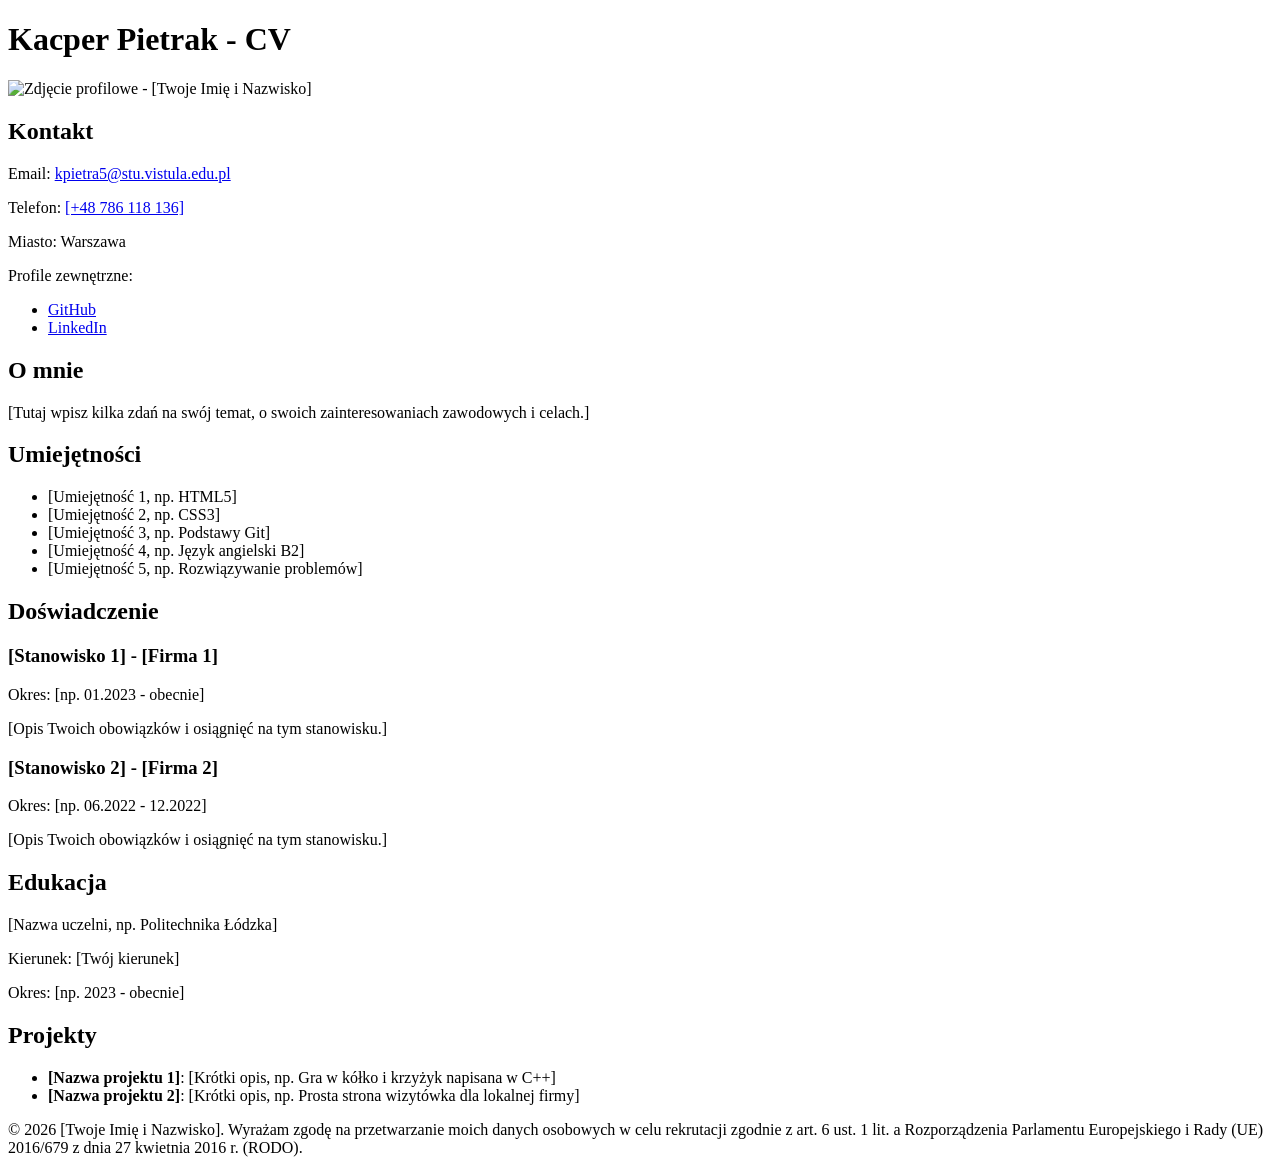
==== zad1_cv/index.html @ 396fde5b "Update index.html" ====
<!DOCTYPE html>
<html lang="pl">
<head>
    <meta charset="UTF-8">
    <meta name="viewport" content="width=device-width, initial-scale=1.0">
    <title>CV - Kacper Pietrak</title>
</head>
<body>

    <header>
        <h1>Kacper Pietrak - CV</h1>
        <!-- Zdjęcie z wymaganym, niepustym atrybutem alt -->
        <img src="[moje_zdjecie.jpg]" alt="Zdjęcie profilowe - [Twoje Imię i Nazwisko]">
    </header>

    <main>
        <!-- Sekcja 1: Kontakt -->
        <section>
            <h2>Kontakt</h2>
            <p>Email: <a href="mailto:[twoj.email@domena.pl]">kpietra5@stu.vistula.edu.pl</a></p>
            <p>Telefon: <a href="tel:[+48123456789]">[+48 786 118 136]</a></p>
            <p>Miasto: Warszawa</p>
            
            <p>Profile zewnętrzne:</p>
            <ul>
                <!-- Minimum 2 linki zewnętrzne z wymaganymi atrybutami -->
                <li><a href="[Twój link do GitHuba]" target="_blank" rel="noopener noreferrer">GitHub</a></li>
                <li><a href="[Twój link do LinkedIn]" target="_blank" rel="noopener noreferrer">LinkedIn</a></li>
            </ul>
        </section>

        <!-- Sekcja 2: O mnie -->
        <section>
            <h2>O mnie</h2>
            <p>[Tutaj wpisz kilka zdań na swój temat, o swoich zainteresowaniach zawodowych i celach.]</p>
        </section>

        <!-- Sekcja 3: Umiejętności -->
        <section>
            <h2>Umiejętności</h2>
            <!-- Lista (ul lub ol) - min. 5 pozycji -->
            <ul>
                <li>[Umiejętność 1, np. HTML5]</li>
                <li>[Umiejętność 2, np. CSS3]</li>
                <li>[Umiejętność 3, np. Podstawy Git]</li>
                <li>[Umiejętność 4, np. Język angielski B2]</li>
                <li>[Umiejętność 5, np. Rozwiązywanie problemów]</li>
            </ul>
        </section>

        <!-- Sekcja 4: Doświadczenie -->
        <section>
            <h2>Doświadczenie</h2>
            <!-- Min. 2 pozycje, każda jako article -->
            <article>
                <h3>[Stanowisko 1] - [Firma 1]</h3>
                <p>Okres: [np. 01.2023 - obecnie]</p>
                <p>[Opis Twoich obowiązków i osiągnięć na tym stanowisku.]</p>
            </article>
            <article>
                <h3>[Stanowisko 2] - [Firma 2]</h3>
                <p>Okres: [np. 06.2022 - 12.2022]</p>
                <p>[Opis Twoich obowiązków i osiągnięć na tym stanowisku.]</p>
            </article>
        </section>

        <!-- Sekcja 5: Edukacja -->
        <section>
            <h2>Edukacja</h2>
            <p>[Nazwa uczelni, np. Politechnika Łódzka]</p>
            <p>Kierunek: [Twój kierunek]</p>
            <p>Okres: [np. 2023 - obecnie]</p>
        </section>

        <!-- Sekcja 6: Projekty -->
        <section>
            <h2>Projekty</h2>
            <!-- Lista (ul lub ol) - min. 2 pozycje -->
            <ul>
                <li><strong>[Nazwa projektu 1]</strong>: [Krótki opis, np. Gra w kółko i krzyżyk napisana w C++]</li>
                <li><strong>[Nazwa projektu 2]</strong>: [Krótki opis, np. Prosta strona wizytówka dla lokalnej firmy]</li>
            </ul>
        </section>
    </main>

    <footer>
        <p>&copy; 2026 [Twoje Imię i Nazwisko]. Wyrażam zgodę na przetwarzanie moich danych osobowych w celu rekrutacji zgodnie z art. 6 ust. 1 lit. a Rozporządzenia Parlamentu Europejskiego i Rady (UE) 2016/679 z dnia 27 kwietnia 2016 r. (RODO).</p>
    </footer>

</body>
</html>
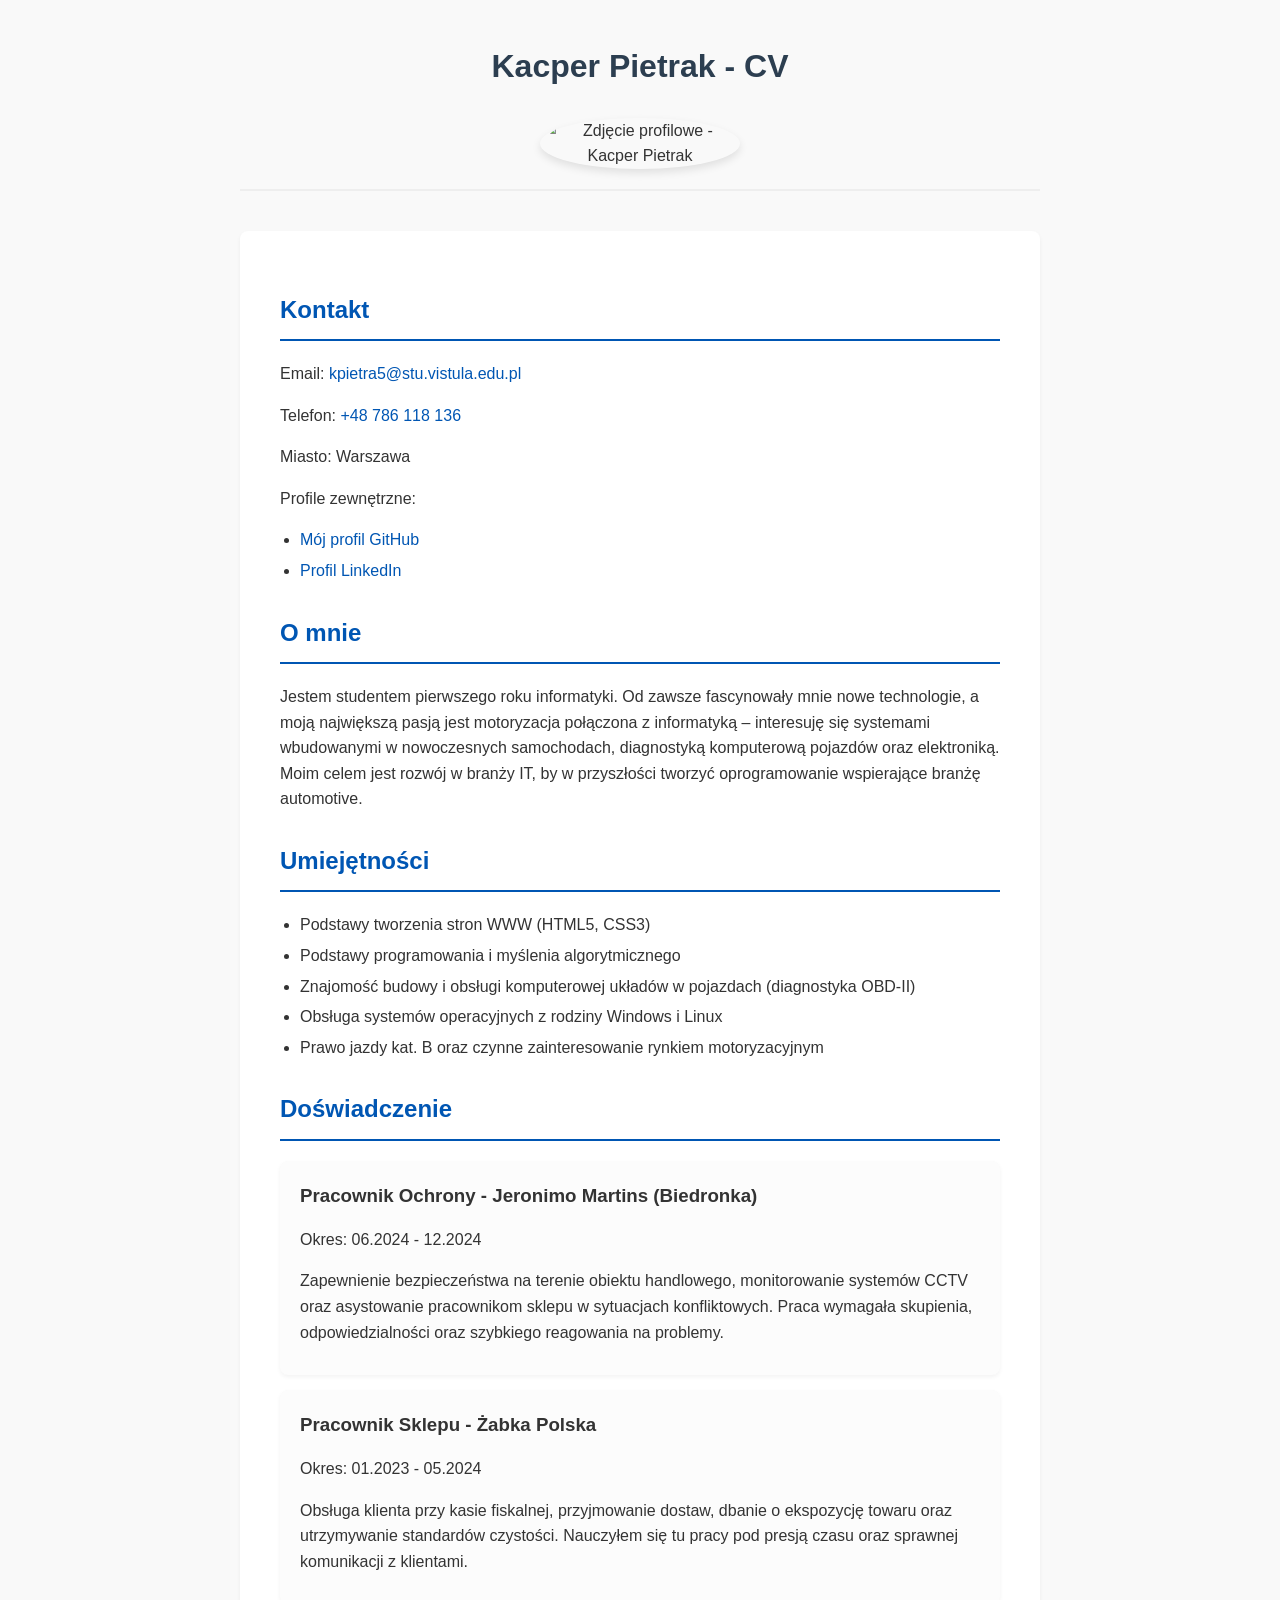
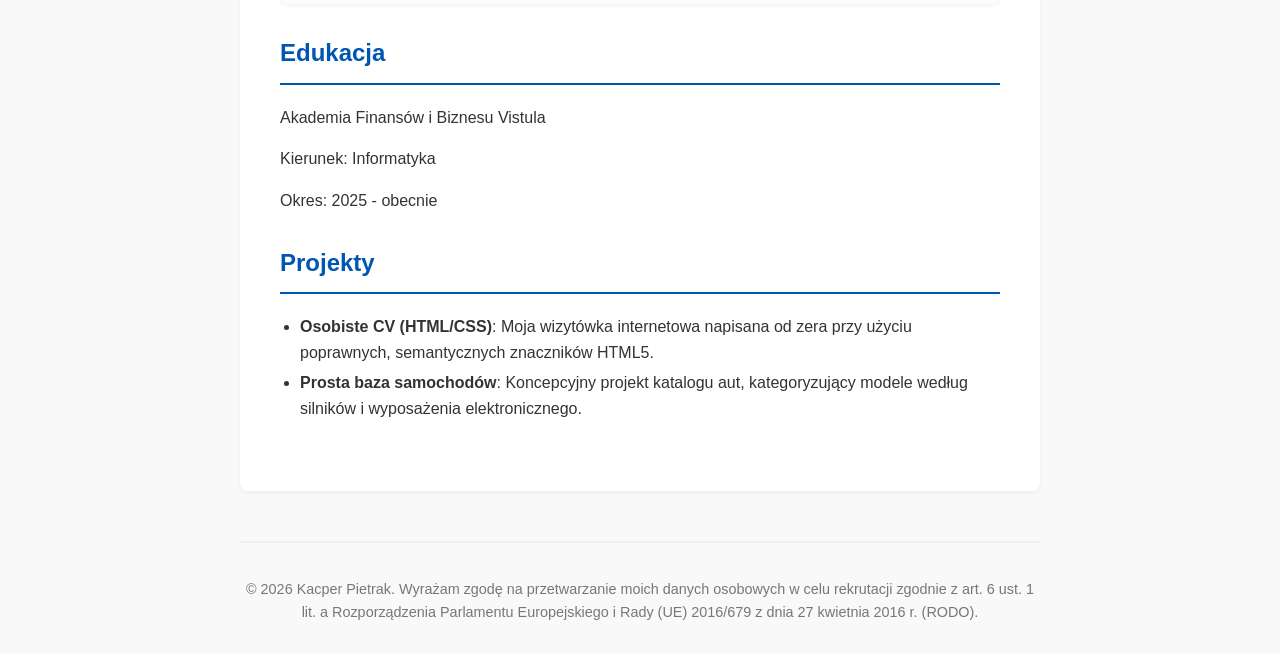
==== commit e2354c15: "Update index.html" ====
--- a/zad1_cv/index.html
+++ b/zad1_cv/index.html
@@ -4,87 +4,175 @@
     <meta charset="UTF-8">
     <meta name="viewport" content="width=device-width, initial-scale=1.0">
     <title>CV - Kacper Pietrak</title>
+    
+    <style>
+        body {
+            font-family: Arial, sans-serif;
+            line-height: 1.6;
+            margin: 0 auto;
+            max-width: 800px;
+            padding: 20px;
+            background-color: #f9f9f9;
+            color: #333;
+        }
+
+        header {
+            text-align: center;
+            margin-bottom: 40px;
+            padding-bottom: 20px;
+            border-bottom: 2px solid #eee;
+        }
+
+        h1 {
+            color: #2c3e50;
+            margin-bottom: 10px;
+        }
+
+        header img {
+            max-width: 200px;
+            height: auto;
+            border-radius: 50%;
+            box-shadow: 0 4px 8px rgba(0,0,0,0.1);
+            margin-top: 15px;
+        }
+
+        main {
+            background-color: white;
+            padding: 40px;
+            border-radius: 8px;
+            box-shadow: 0 2px 4px rgba(0,0,0,0.05);
+        }
+
+        section {
+            margin-bottom: 30px;
+        }
+
+        h2 {
+            border-bottom: 2px solid #0056b3;
+            color: #0056b3;
+            padding-bottom: 10px;
+            margin-bottom: 20px;
+        }
+
+        p {
+            margin-bottom: 10px;
+        }
+
+        ul, ol {
+            padding-left: 20px;
+            margin-bottom: 15px;
+        }
+
+        li {
+            margin-bottom: 5px;
+        }
+
+        article {
+            background-color: #fcfcfc;
+            padding: 20px;
+            border-radius: 8px;
+            box-shadow: 0 2px 4px rgba(0,0,0,0.05);
+            margin-bottom: 15px;
+        }
+
+        article h3 {
+            color: #333;
+            margin-top: 0;
+            margin-bottom: 5px;
+        }
+
+        footer {
+            text-align: center;
+            font-size: 0.9em;
+            color: #777;
+            margin-top: 50px;
+            padding-top: 20px;
+            border-top: 2px solid #eee;
+        }
+
+        a {
+            color: #0056b3;
+            text-decoration: none;
+        }
+
+        a:hover {
+            text-decoration: underline;
+        }
+    </style>
 </head>
 <body>
 
     <header>
         <h1>Kacper Pietrak - CV</h1>
-        <!-- Zdjęcie z wymaganym, niepustym atrybutem alt -->
-        <img src="[moje_zdjecie.jpg]" alt="Zdjęcie profilowe - [Twoje Imię i Nazwisko]">
+        <img src="moje_zdjecie.jpg" alt="Zdjęcie profilowe - Kacper Pietrak">
     </header>
 
     <main>
-        <!-- Sekcja 1: Kontakt -->
+        
         <section>
             <h2>Kontakt</h2>
-            <p>Email: <a href="mailto:[twoj.email@domena.pl]">kpietra5@stu.vistula.edu.pl</a></p>
-            <p>Telefon: <a href="tel:[+48123456789]">[+48 786 118 136]</a></p>
+            <p>Email: <a href="mailto:kpietra5@stu.vistula.edu.pl">kpietra5@stu.vistula.edu.pl</a></p>
+            <p>Telefon: <a href="tel:+48786118136">+48 786 118 136</a></p>
             <p>Miasto: Warszawa</p>
             
             <p>Profile zewnętrzne:</p>
             <ul>
-                <!-- Minimum 2 linki zewnętrzne z wymaganymi atrybutami -->
-                <li><a href="[Twój link do GitHuba]" target="_blank" rel="noopener noreferrer">GitHub</a></li>
-                <li><a href="[Twój link do LinkedIn]" target="_blank" rel="noopener noreferrer">LinkedIn</a></li>
+                <li><a href="https://github.com/" target="_blank" rel="noopener noreferrer">Mój profil GitHub</a></li>
+                <li><a href="https://linkedin.com/" target="_blank" rel="noopener noreferrer">Profil LinkedIn</a></li>
             </ul>
         </section>
 
-        <!-- Sekcja 2: O mnie -->
         <section>
             <h2>O mnie</h2>
-            <p>[Tutaj wpisz kilka zdań na swój temat, o swoich zainteresowaniach zawodowych i celach.]</p>
+            <p>Jestem studentem pierwszego roku informatyki. Od zawsze fascynowały mnie nowe technologie, a moją największą pasją jest motoryzacja połączona z informatyką – interesuję się systemami wbudowanymi w nowoczesnych samochodach, diagnostyką komputerową pojazdów oraz elektroniką. Moim celem jest rozwój w branży IT, by w przyszłości tworzyć oprogramowanie wspierające branżę automotive.</p>
         </section>
 
-        <!-- Sekcja 3: Umiejętności -->
         <section>
             <h2>Umiejętności</h2>
-            <!-- Lista (ul lub ol) - min. 5 pozycji -->
             <ul>
-                <li>[Umiejętność 1, np. HTML5]</li>
-                <li>[Umiejętność 2, np. CSS3]</li>
-                <li>[Umiejętność 3, np. Podstawy Git]</li>
-                <li>[Umiejętność 4, np. Język angielski B2]</li>
-                <li>[Umiejętność 5, np. Rozwiązywanie problemów]</li>
+                <li>Podstawy tworzenia stron WWW (HTML5, CSS3)</li>
+                <li>Podstawy programowania i myślenia algorytmicznego</li>
+                <li>Znajomość budowy i obsługi komputerowej układów w pojazdach (diagnostyka OBD-II)</li>
+                <li>Obsługa systemów operacyjnych z rodziny Windows i Linux</li>
+                <li>Prawo jazdy kat. B oraz czynne zainteresowanie rynkiem motoryzacyjnym</li>
             </ul>
         </section>
 
-        <!-- Sekcja 4: Doświadczenie -->
         <section>
             <h2>Doświadczenie</h2>
-            <!-- Min. 2 pozycje, każda jako article -->
+            
             <article>
-                <h3>[Stanowisko 1] - [Firma 1]</h3>
-                <p>Okres: [np. 01.2023 - obecnie]</p>
-                <p>[Opis Twoich obowiązków i osiągnięć na tym stanowisku.]</p>
+                <h3>Pracownik Ochrony - Jeronimo Martins (Biedronka)</h3>
+                <p>Okres: 06.2024 - 12.2024</p>
+                <p>Zapewnienie bezpieczeństwa na terenie obiektu handlowego, monitorowanie systemów CCTV oraz asystowanie pracownikom sklepu w sytuacjach konfliktowych. Praca wymagała skupienia, odpowiedzialności oraz szybkiego reagowania na problemy.</p>
             </article>
+
             <article>
-                <h3>[Stanowisko 2] - [Firma 2]</h3>
-                <p>Okres: [np. 06.2022 - 12.2022]</p>
-                <p>[Opis Twoich obowiązków i osiągnięć na tym stanowisku.]</p>
+                <h3>Pracownik Sklepu - Żabka Polska</h3>
+                <p>Okres: 01.2023 - 05.2024</p>
+                <p>Obsługa klienta przy kasie fiskalnej, przyjmowanie dostaw, dbanie o ekspozycję towaru oraz utrzymywanie standardów czystości. Nauczyłem się tu pracy pod presją czasu oraz sprawnej komunikacji z klientami.</p>
             </article>
         </section>
 
-        <!-- Sekcja 5: Edukacja -->
         <section>
             <h2>Edukacja</h2>
-            <p>[Nazwa uczelni, np. Politechnika Łódzka]</p>
-            <p>Kierunek: [Twój kierunek]</p>
-            <p>Okres: [np. 2023 - obecnie]</p>
+            <p>Akademia Finansów i Biznesu Vistula</p>
+            <p>Kierunek: Informatyka</p>
+            <p>Okres: 2025 - obecnie</p>
         </section>
 
-        <!-- Sekcja 6: Projekty -->
         <section>
             <h2>Projekty</h2>
-            <!-- Lista (ul lub ol) - min. 2 pozycje -->
             <ul>
-                <li><strong>[Nazwa projektu 1]</strong>: [Krótki opis, np. Gra w kółko i krzyżyk napisana w C++]</li>
-                <li><strong>[Nazwa projektu 2]</strong>: [Krótki opis, np. Prosta strona wizytówka dla lokalnej firmy]</li>
+                <li><strong>Osobiste CV (HTML/CSS)</strong>: Moja wizytówka internetowa napisana od zera przy użyciu poprawnych, semantycznych znaczników HTML5.</li>
+                <li><strong>Prosta baza samochodów</strong>: Koncepcyjny projekt katalogu aut, kategoryzujący modele według silników i wyposażenia elektronicznego.</li>
             </ul>
         </section>
+        
     </main>
 
     <footer>
-        <p>&copy; 2026 [Twoje Imię i Nazwisko]. Wyrażam zgodę na przetwarzanie moich danych osobowych w celu rekrutacji zgodnie z art. 6 ust. 1 lit. a Rozporządzenia Parlamentu Europejskiego i Rady (UE) 2016/679 z dnia 27 kwietnia 2016 r. (RODO).</p>
+        <p>&copy; 2026 Kacper Pietrak. Wyrażam zgodę na przetwarzanie moich danych osobowych w celu rekrutacji zgodnie z art. 6 ust. 1 lit. a Rozporządzenia Parlamentu Europejskiego i Rady (UE) 2016/679 z dnia 27 kwietnia 2016 r. (RODO).</p>
     </footer>
 
 </body>
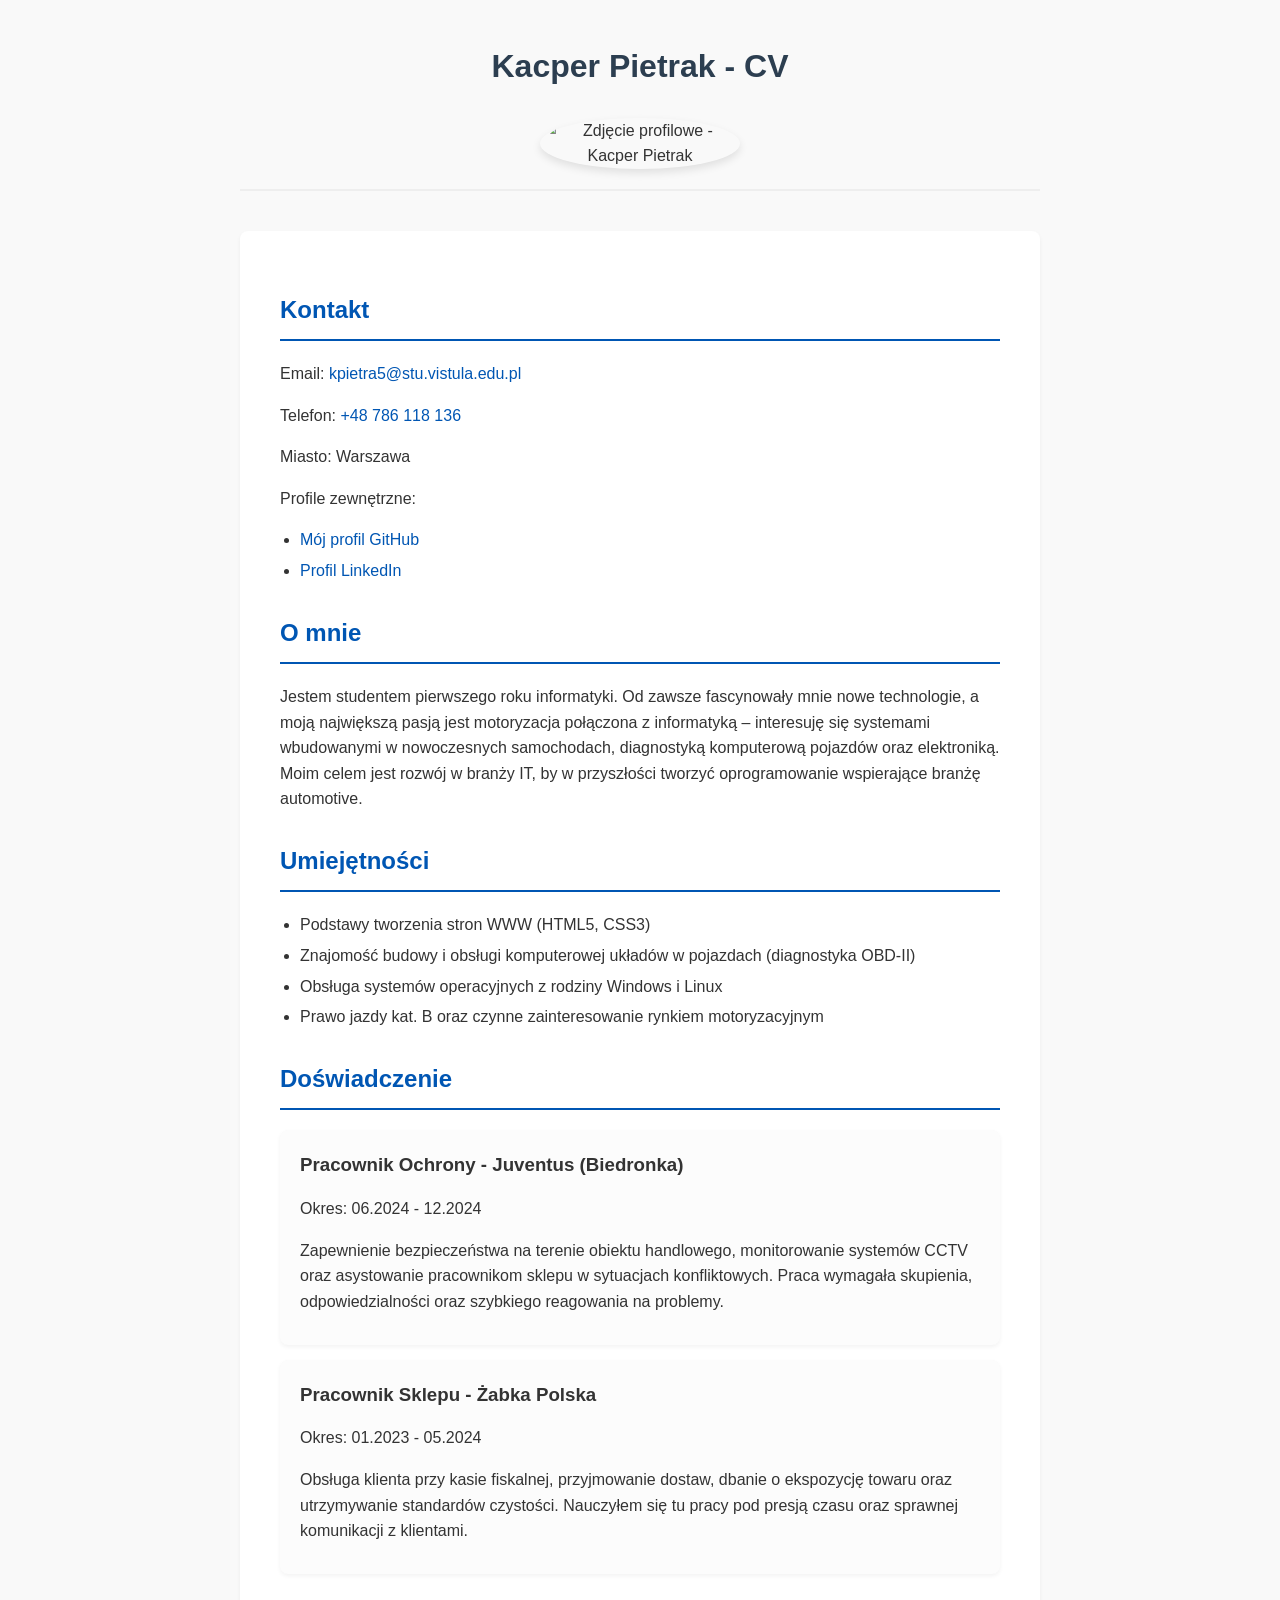
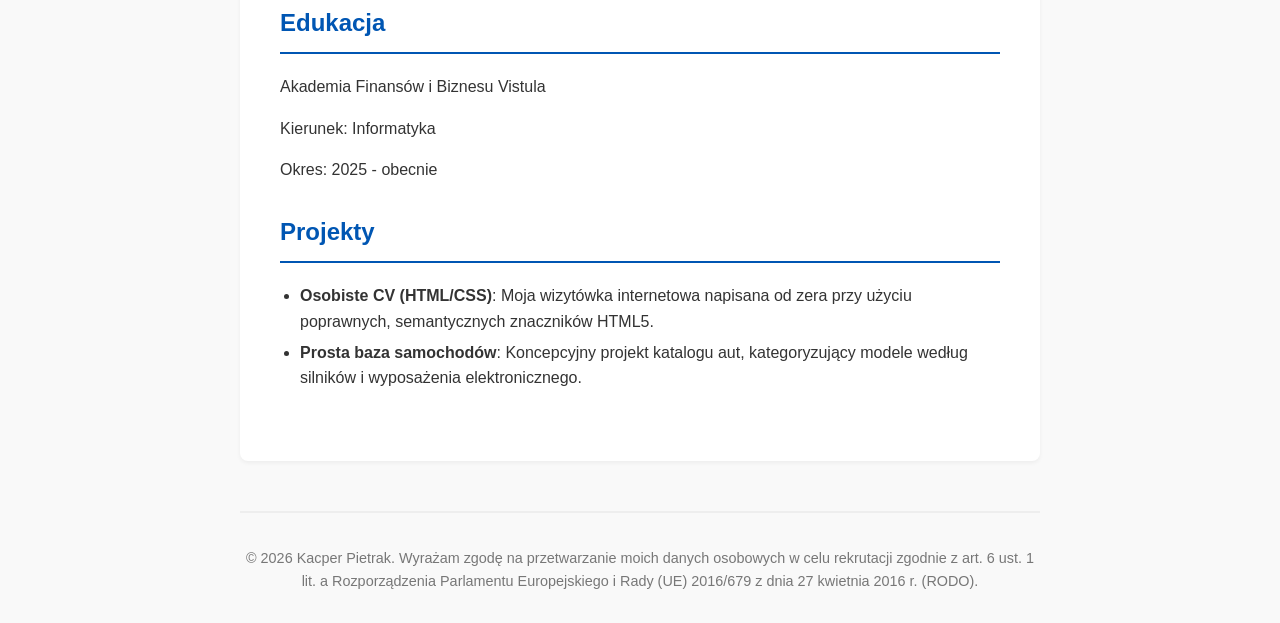
==== commit 304d69d2: "Update index.html" ====
--- a/zad1_cv/index.html
+++ b/zad1_cv/index.html
@@ -104,7 +104,7 @@
 
     <header>
         <h1>Kacper Pietrak - CV</h1>
-        <img src="moje_zdjecie.jpg" alt="Zdjęcie profilowe - Kacper Pietrak">
+        <img src="moje_zdjecie.jpg.png" alt="Zdjęcie profilowe - Kacper Pietrak">
     </header>
 
     <main>
@@ -117,8 +117,8 @@
             
             <p>Profile zewnętrzne:</p>
             <ul>
-                <li><a href="https://github.com/" target="_blank" rel="noopener noreferrer">Mój profil GitHub</a></li>
-                <li><a href="https://linkedin.com/" target="_blank" rel="noopener noreferrer">Profil LinkedIn</a></li>
+                <li><a href="https://github.com/76144" target="_blank" rel="noopener noreferrer">Mój profil GitHub</a></li>
+                <li><a href="https://www.linkedin.com/in/kacper-pietrak-a77a523b8/" target="_blank" rel="noopener noreferrer">Profil LinkedIn</a></li>
             </ul>
         </section>
 
@@ -131,7 +131,6 @@
             <h2>Umiejętności</h2>
             <ul>
                 <li>Podstawy tworzenia stron WWW (HTML5, CSS3)</li>
-                <li>Podstawy programowania i myślenia algorytmicznego</li>
                 <li>Znajomość budowy i obsługi komputerowej układów w pojazdach (diagnostyka OBD-II)</li>
                 <li>Obsługa systemów operacyjnych z rodziny Windows i Linux</li>
                 <li>Prawo jazdy kat. B oraz czynne zainteresowanie rynkiem motoryzacyjnym</li>
@@ -142,7 +141,7 @@
             <h2>Doświadczenie</h2>
             
             <article>
-                <h3>Pracownik Ochrony - Jeronimo Martins (Biedronka)</h3>
+                <h3>Pracownik Ochrony - Juventus (Biedronka)</h3>
                 <p>Okres: 06.2024 - 12.2024</p>
                 <p>Zapewnienie bezpieczeństwa na terenie obiektu handlowego, monitorowanie systemów CCTV oraz asystowanie pracownikom sklepu w sytuacjach konfliktowych. Praca wymagała skupienia, odpowiedzialności oraz szybkiego reagowania na problemy.</p>
             </article>
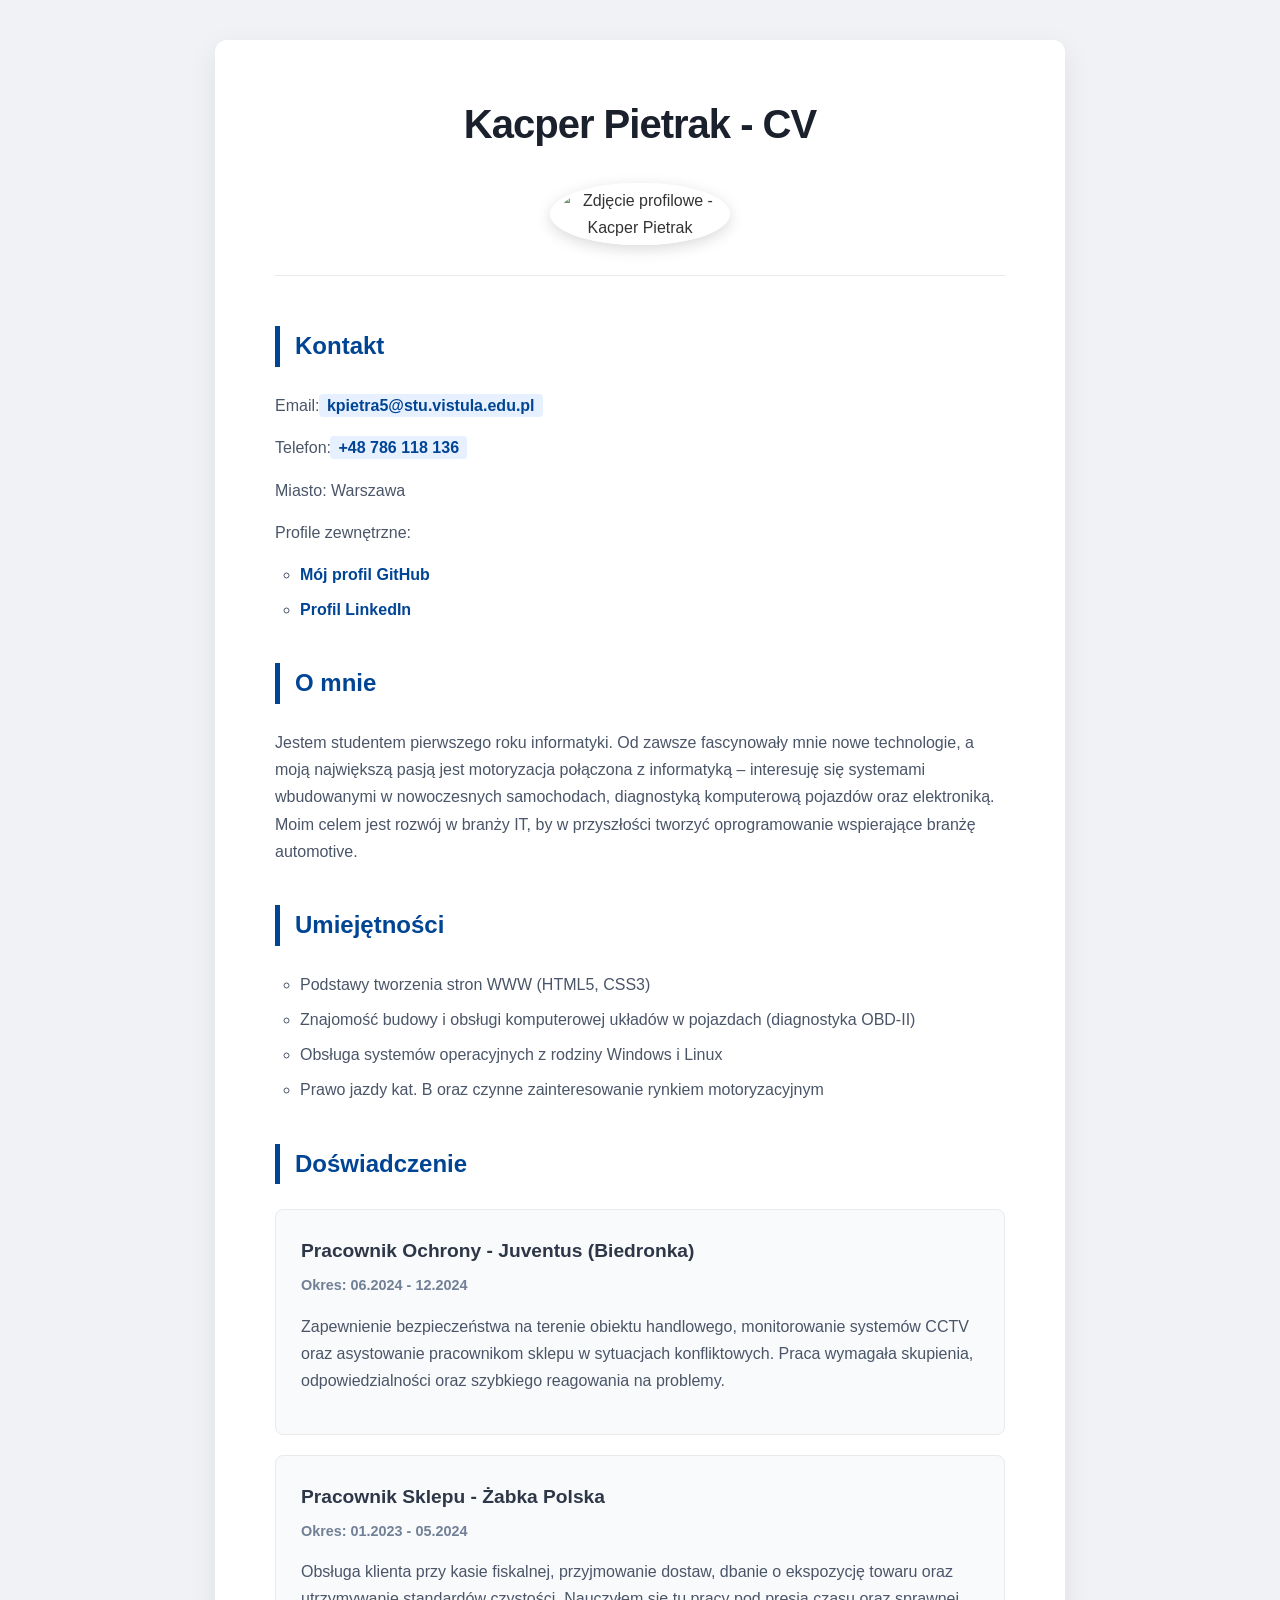
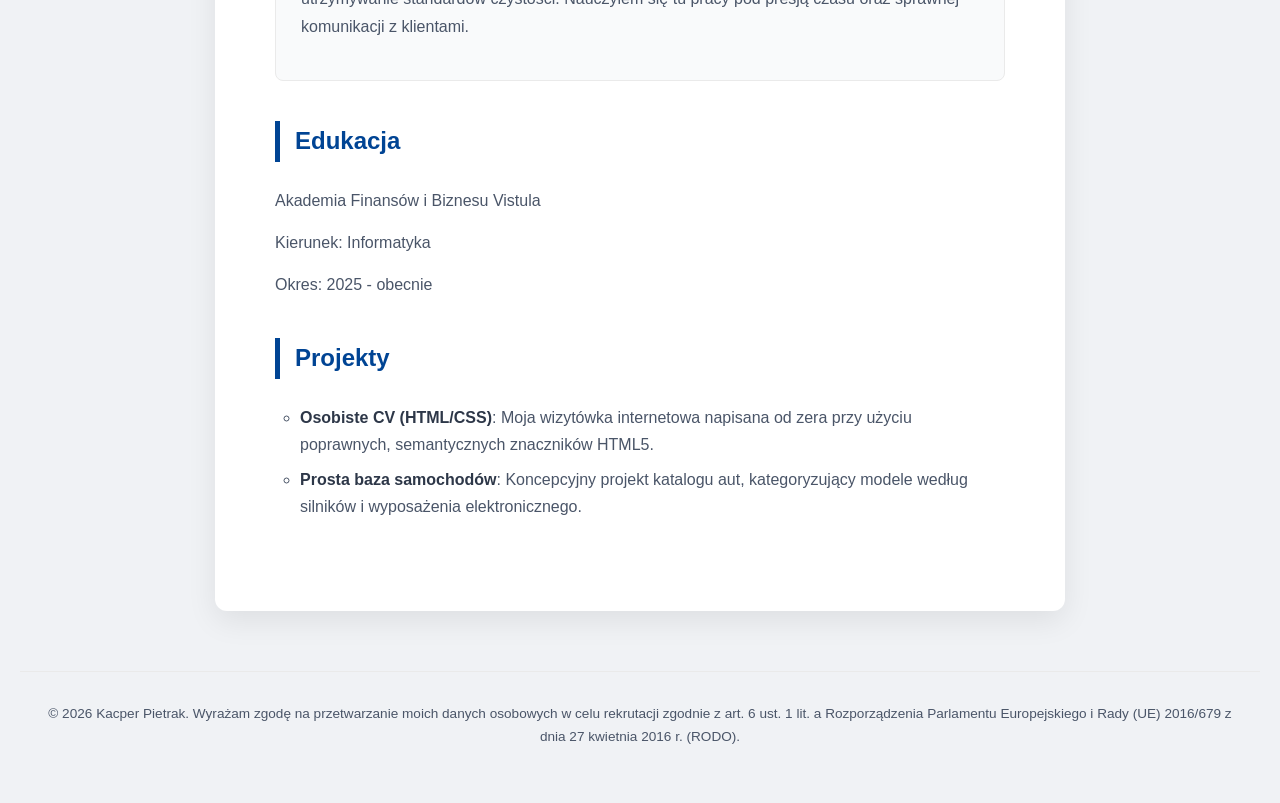
==== commit 33d1db9b: "Update index.html" ====
--- a/zad1_cv/index.html
+++ b/zad1_cv/index.html
@@ -6,108 +6,185 @@
     <title>CV - Kacper Pietrak</title>
     
     <style>
+        /* --- NOWOCZESNY I CZYSTY STYL CSS OD ZERA --- */
+        
+        /* Reset podstawowych marginesów dla lepszej kontroli */
+        * {
+            margin: 0;
+            padding: 0;
+            box-sizing: border-box;
+        }
+
         body {
-            font-family: Arial, sans-serif;
-            line-height: 1.6;
-            margin: 0 auto;
-            max-width: 800px;
-            padding: 20px;
-            background-color: #f9f9f9;
+            /* Użycie nowoczesnego stosu czcionek systemowych */
+            font-family: -apple-system, BlinkMacSystemFont, "Segoe UI", Roboto, Helvetica, Arial, sans-serif, "Apple Color Emoji", "Segoe UI Emoji", "Segoe UI Symbol";
+            line-height: 1.7; /* Większy odstęp między liniami dla czytelności */
+            background-color: #f0f2f5; /* Delikatne, szare tło strony */
             color: #333;
-        }
-
+            padding: 40px 20px; /* Margines od krawędzi ekranu */
+        }
+
+        /* Główny kontener - "karta" CV */
+        main {
+            background-color: white;
+            max-width: 850px; /* Nieco szerszy dla lepszego układu */
+            margin: 0 auto; /* Wyśrodkowanie na ekranie */
+            padding: 50px 60px; /* Duże odstępy wewnątrz karty */
+            border-radius: 12px; /* Bardziej zaokrąglone rogi */
+            /* Głęboki, profesjonalny cień */
+            box-shadow: 0 10px 30px rgba(0,0,0,0.08);
+        }
+
+        /* Nagłówek strony */
         header {
             text-align: center;
+            margin-bottom: 50px;
+            padding-bottom: 30px;
+            border-bottom: 1px solid #eaeaea; /* Cieńsza linia oddzielająca */
+        }
+
+        h1 {
+            color: #1a202c; /* Bardzo ciemny granat */
+            font-size: 2.5em;
+            font-weight: 800; /* Bardzo gruba czcionka */
+            letter-spacing: -1px; /* Lekkie ściśnięcie liter */
+            margin-bottom: 15px;
+        }
+
+        header img {
+            max-width: 180px; /* Nieco mniejsze zdjęcie */
+            height: auto;
+            border-radius: 50%; /* Idealne koło */
+            border: 4px solid white; /* Biała ramka wewnątrz cienia */
+            box-shadow: 0 4px 15px rgba(0,0,0,0.15); /* Cień pod zdjęciem */
+            margin-top: 10px;
+        }
+
+        /* Sekcje */
+        section {
             margin-bottom: 40px;
-            padding-bottom: 20px;
-            border-bottom: 2px solid #eee;
-        }
-
-        h1 {
-            color: #2c3e50;
-            margin-bottom: 10px;
-        }
-
-        header img {
-            max-width: 200px;
-            height: auto;
-            border-radius: 50%;
-            box-shadow: 0 4px 8px rgba(0,0,0,0.1);
-            margin-top: 15px;
-        }
-
-        main {
-            background-color: white;
-            padding: 40px;
+        }
+
+        h2 {
+            color: #004494; /* Profesjonalny, ciemniejszy niebieski */
+            font-size: 1.5em;
+            font-weight: 700;
+            margin-bottom: 25px;
+            padding-left: 15px;
+            /* Zamiast linii na dole, dodajemy pasek po lewej */
+            border-left: 5px solid #004494;
+        }
+
+        p {
+            margin-bottom: 15px;
+            color: #4a5568; /* Nieco jaśniejszy kolor dla tekstu body */
+        }
+
+        /* Listy */
+        ul {
+            padding-left: 25px;
+            margin-bottom: 20px;
+            list-style-type: circle; /* Inny styl punktorów */
+        }
+
+        li {
+            margin-bottom: 8px;
+            color: #4a5568;
+        }
+
+        li strong {
+            color: #2d3748; /* Mocniejszy kolor dla nazw projektów */
+        }
+
+        /* Karty doświadczenia (article) */
+        article {
+            background-color: #f9fafb; /* Bardzo jasne tło wewnątrz karty */
+            padding: 25px;
             border-radius: 8px;
-            box-shadow: 0 2px 4px rgba(0,0,0,0.05);
-        }
-
-        section {
-            margin-bottom: 30px;
-        }
-
-        h2 {
-            border-bottom: 2px solid #0056b3;
-            color: #0056b3;
-            padding-bottom: 10px;
             margin-bottom: 20px;
-        }
-
-        p {
-            margin-bottom: 10px;
-        }
-
-        ul, ol {
-            padding-left: 20px;
-            margin-bottom: 15px;
-        }
-
-        li {
-            margin-bottom: 5px;
-        }
-
-        article {
-            background-color: #fcfcfc;
-            padding: 20px;
-            border-radius: 8px;
-            box-shadow: 0 2px 4px rgba(0,0,0,0.05);
-            margin-bottom: 15px;
+            border: 1px solid #eaeaea; /* Bardzo cienka ramka */
+            transition: transform 0.2s ease, box-shadow 0.2s ease; /* Efekt najechania */
+        }
+
+        article:hover {
+            /* Delikatne uniesienie przy najechaniu */
+            transform: translateY(-3px);
+            box-shadow: 0 5px 15px rgba(0,0,0,0.05);
         }
 
         article h3 {
-            color: #333;
+            color: #2d3748;
+            font-size: 1.2em;
+            font-weight: 700;
             margin-top: 0;
             margin-bottom: 5px;
         }
 
+        /* Stylizacja okresu pracy wewnątrz article */
+        article p:first-of-type {
+            font-size: 0.9em;
+            color: #718096; /* Szary kolor dla dat */
+            font-weight: 600;
+            margin-bottom: 15px;
+        }
+
+        /* Stopka */
         footer {
             text-align: center;
-            font-size: 0.9em;
-            color: #777;
-            margin-top: 50px;
-            padding-top: 20px;
-            border-top: 2px solid #eee;
-        }
-
+            font-size: 0.85em;
+            color: #718096;
+            margin-top: 60px;
+            padding: 30px 20px 0;
+            border-top: 1px solid #eaeaea;
+        }
+
+        /* Linki */
         a {
-            color: #0056b3;
+            color: #004494;
             text-decoration: none;
+            font-weight: 600;
+            /* Płynny efekt zmiany koloru */
+            transition: color 0.2s ease;
         }
 
         a:hover {
+            color: #002a5c; /* Ciemniejszy przy najechaniu */
             text-decoration: underline;
+        }
+
+        /* Prosty styl dla danych kontaktowych, żeby wyglądały czyściej */
+        section p a[href^="mailto:"],
+        section p a[href^="tel:"] {
+            background-color: #e6f0ff;
+            padding: 3px 8px;
+            border-radius: 4px;
+            margin-left: -5px;
+        }
+
+        /* --- RESPONSYWNOŚĆ NA TELEFONY --- */
+        @media (max-width: 600px) {
+            body {
+                padding: 10px;
+            }
+            main {
+                padding: 30px 20px;
+            }
+            h1 {
+                font-size: 2em;
+            }
+            h2 {
+                font-size: 1.3em;
+            }
         }
     </style>
 </head>
 <body>
 
-    <header>
-        <h1>Kacper Pietrak - CV</h1>
-        <img src="moje_zdjecie.jpg.png" alt="Zdjęcie profilowe - Kacper Pietrak">
-    </header>
-
     <main>
+        <header>
+            <h1>Kacper Pietrak - CV</h1>
+            <img src="moje_zdjecie.jpg.png" alt="Zdjęcie profilowe - Kacper Pietrak">
+        </header>
         
         <section>
             <h2>Kontakt</h2>
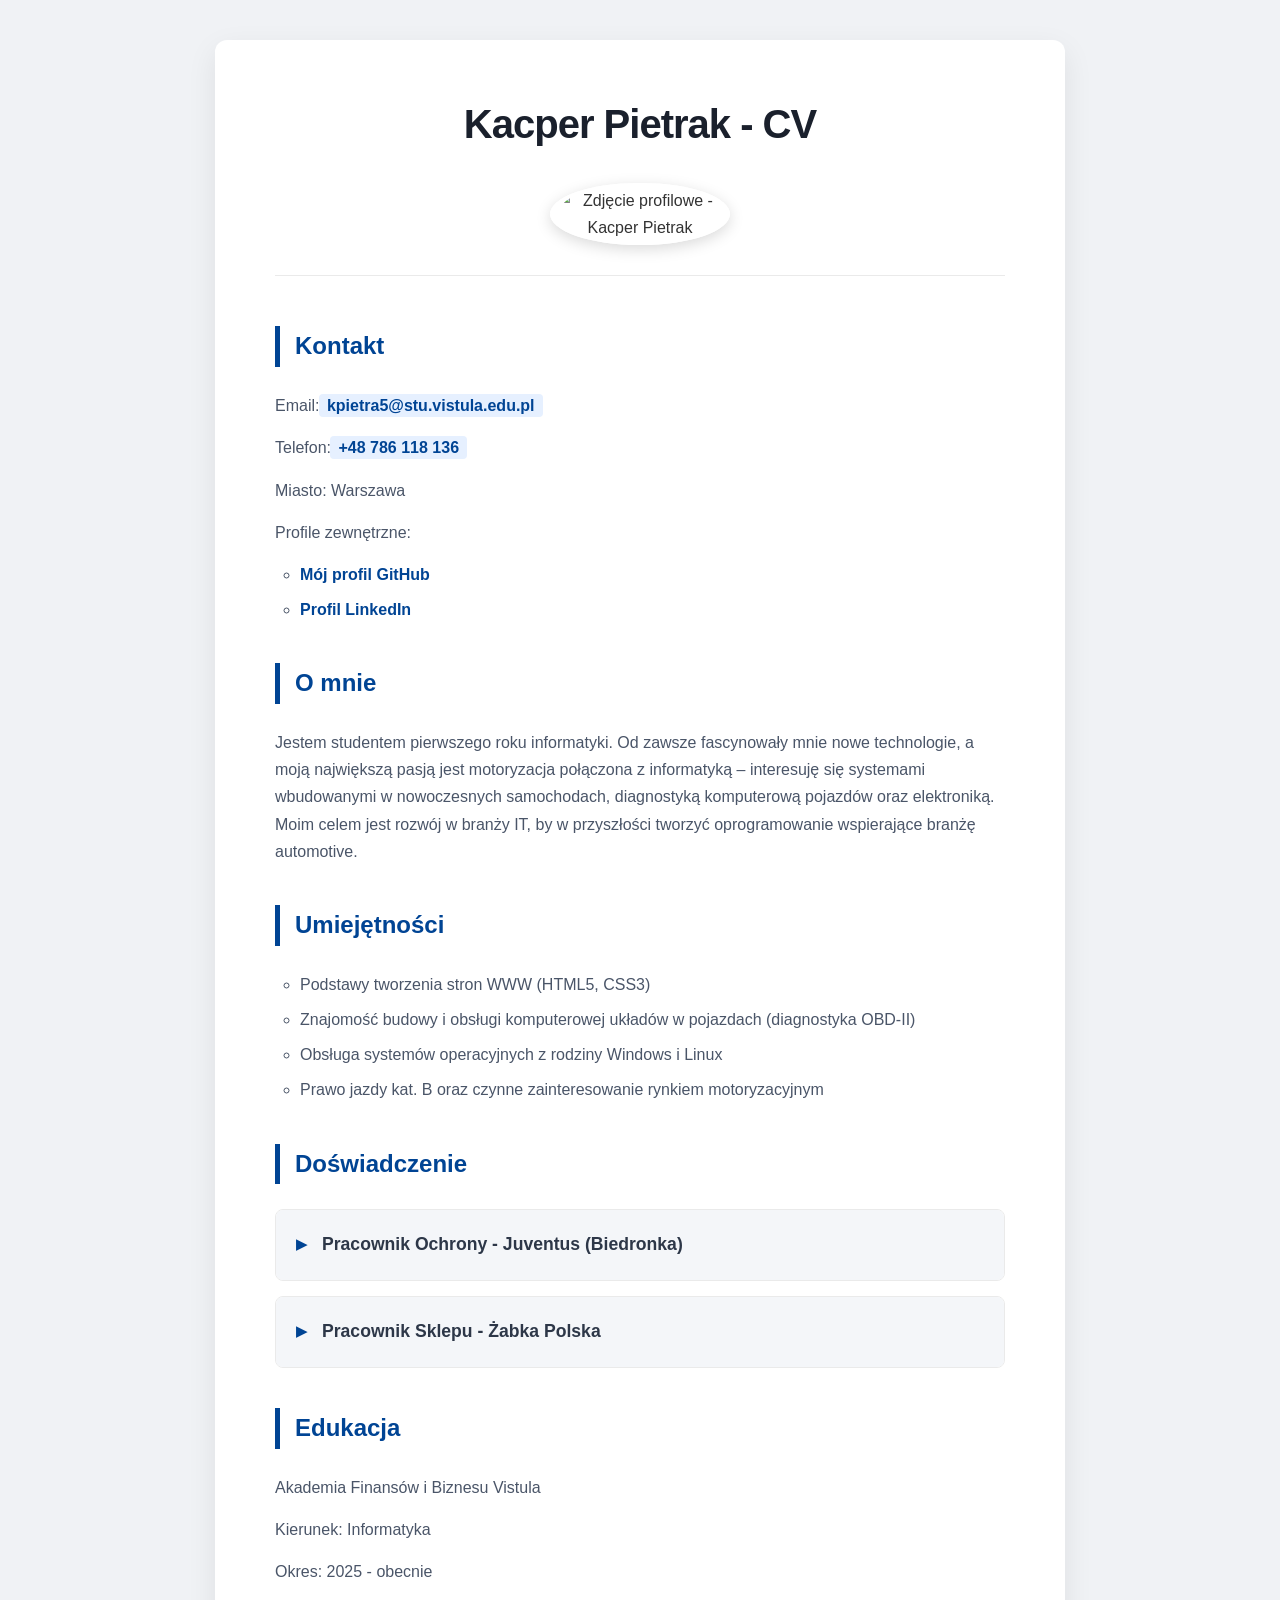
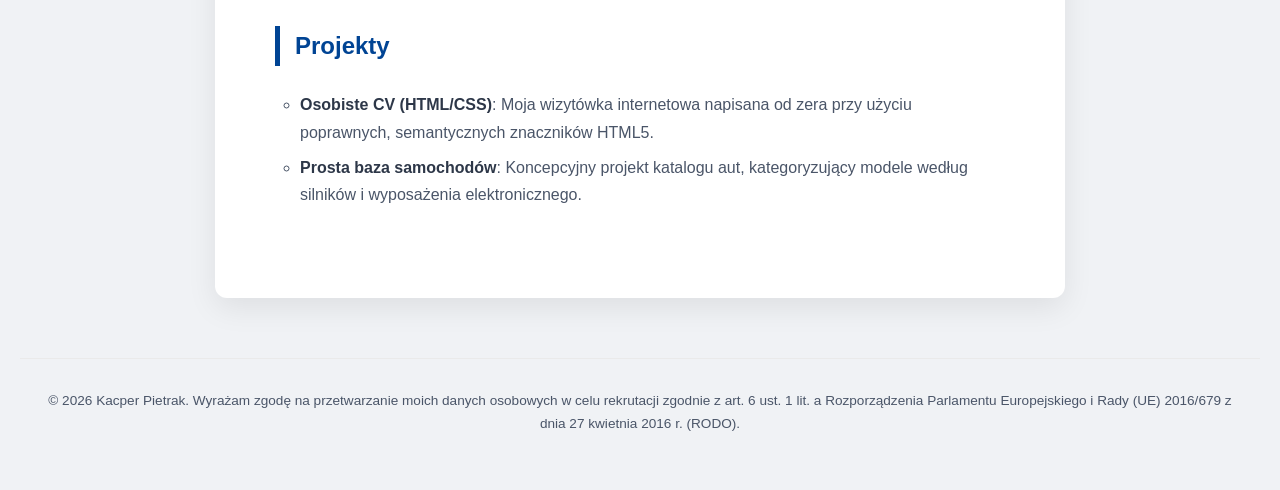
==== commit c46e0860: "Update index.html" ====
--- a/zad1_cv/index.html
+++ b/zad1_cv/index.html
@@ -6,9 +6,7 @@
     <title>CV - Kacper Pietrak</title>
     
     <style>
-        /* --- NOWOCZESNY I CZYSTY STYL CSS OD ZERA --- */
-        
-        /* Reset podstawowych marginesów dla lepszej kontroli */
+        /* --- NOWOCZESNY I CZYSTY STYL CSS --- */
         * {
             margin: 0;
             padding: 0;
@@ -16,75 +14,68 @@
         }
 
         body {
-            /* Użycie nowoczesnego stosu czcionek systemowych */
-            font-family: -apple-system, BlinkMacSystemFont, "Segoe UI", Roboto, Helvetica, Arial, sans-serif, "Apple Color Emoji", "Segoe UI Emoji", "Segoe UI Symbol";
-            line-height: 1.7; /* Większy odstęp między liniami dla czytelności */
-            background-color: #f0f2f5; /* Delikatne, szare tło strony */
+            font-family: -apple-system, BlinkMacSystemFont, "Segoe UI", Roboto, Helvetica, Arial, sans-serif;
+            line-height: 1.7;
+            background-color: #f0f2f5;
             color: #333;
-            padding: 40px 20px; /* Margines od krawędzi ekranu */
-        }
-
-        /* Główny kontener - "karta" CV */
+            padding: 40px 20px;
+        }
+
         main {
             background-color: white;
-            max-width: 850px; /* Nieco szerszy dla lepszego układu */
-            margin: 0 auto; /* Wyśrodkowanie na ekranie */
-            padding: 50px 60px; /* Duże odstępy wewnątrz karty */
-            border-radius: 12px; /* Bardziej zaokrąglone rogi */
-            /* Głęboki, profesjonalny cień */
+            max-width: 850px;
+            margin: 0 auto;
+            padding: 50px 60px;
+            border-radius: 12px;
             box-shadow: 0 10px 30px rgba(0,0,0,0.08);
         }
 
-        /* Nagłówek strony */
         header {
             text-align: center;
             margin-bottom: 50px;
             padding-bottom: 30px;
-            border-bottom: 1px solid #eaeaea; /* Cieńsza linia oddzielająca */
+            border-bottom: 1px solid #eaeaea;
         }
 
         h1 {
-            color: #1a202c; /* Bardzo ciemny granat */
+            color: #1a202c;
             font-size: 2.5em;
-            font-weight: 800; /* Bardzo gruba czcionka */
-            letter-spacing: -1px; /* Lekkie ściśnięcie liter */
+            font-weight: 800;
+            letter-spacing: -1px;
             margin-bottom: 15px;
         }
 
         header img {
-            max-width: 180px; /* Nieco mniejsze zdjęcie */
+            max-width: 180px;
             height: auto;
-            border-radius: 50%; /* Idealne koło */
-            border: 4px solid white; /* Biała ramka wewnątrz cienia */
-            box-shadow: 0 4px 15px rgba(0,0,0,0.15); /* Cień pod zdjęciem */
+            border-radius: 50%;
+            border: 4px solid white;
+            box-shadow: 0 4px 15px rgba(0,0,0,0.15);
             margin-top: 10px;
         }
 
-        /* Sekcje */
         section {
             margin-bottom: 40px;
         }
 
         h2 {
-            color: #004494; /* Profesjonalny, ciemniejszy niebieski */
+            color: #004494;
             font-size: 1.5em;
             font-weight: 700;
             margin-bottom: 25px;
             padding-left: 15px;
-            /* Zamiast linii na dole, dodajemy pasek po lewej */
             border-left: 5px solid #004494;
         }
 
         p {
             margin-bottom: 15px;
-            color: #4a5568; /* Nieco jaśniejszy kolor dla tekstu body */
-        }
-
-        /* Listy */
+            color: #4a5568;
+        }
+
         ul {
             padding-left: 25px;
             margin-bottom: 20px;
-            list-style-type: circle; /* Inny styl punktorów */
+            list-style-type: circle;
         }
 
         li {
@@ -93,42 +84,89 @@
         }
 
         li strong {
-            color: #2d3748; /* Mocniejszy kolor dla nazw projektów */
-        }
-
-        /* Karty doświadczenia (article) */
+            color: #2d3748;
+        }
+
+        /* --- STYLIZACJA ROZWIJANYCH SEKCJI (DETAILS/SUMMARY) --- */
+        details {
+            background-color: #f9fafb;
+            border: 1px solid #eaeaea;
+            border-radius: 8px;
+            margin-bottom: 15px;
+            overflow: hidden; /* Utrzymuje cień i tło w ryzach */
+            transition: box-shadow 0.2s ease;
+        }
+
+        details:hover {
+            box-shadow: 0 4px 12px rgba(0,0,0,0.05);
+        }
+
+        summary {
+            font-size: 1.1em;
+            font-weight: 700;
+            color: #2d3748;
+            padding: 20px;
+            cursor: pointer;
+            list-style: none; /* Usuwa domyślny trójkącik w większości przeglądarek */
+            outline: none;
+            display: flex;
+            align-items: center;
+            background-color: #f4f6f9;
+        }
+
+        /* Usuwanie domyślnego znacznika dla Safari/Chrome */
+        summary::-webkit-details-marker {
+            display: none;
+        }
+
+        /* Nasza własna, animowana strzałka */
+        summary::before {
+            content: "▶";
+            color: #004494;
+            font-size: 0.8em;
+            margin-right: 15px;
+            transition: transform 0.3s ease; /* Płynny obrót */
+        }
+
+        /* Kiedy details jest otwarte (kliknięte), obróć strzałkę w dół */
+        details[open] summary::before {
+            transform: rotate(90deg);
+        }
+
+        /* Wnętrze rozwiniętej sekcji (nasz article) */
         article {
-            background-color: #f9fafb; /* Bardzo jasne tło wewnątrz karty */
-            padding: 25px;
-            border-radius: 8px;
-            margin-bottom: 20px;
-            border: 1px solid #eaeaea; /* Bardzo cienka ramka */
-            transition: transform 0.2s ease, box-shadow 0.2s ease; /* Efekt najechania */
-        }
-
-        article:hover {
-            /* Delikatne uniesienie przy najechaniu */
-            transform: translateY(-3px);
-            box-shadow: 0 5px 15px rgba(0,0,0,0.05);
+            padding: 0 20px 20px 50px; /* Wcięcie tekstu względem nagłówka */
+            background-color: #f9fafb;
+        }
+
+        /* Animacja płynnego pojawiania się tekstu */
+        details[open] article {
+            animation: fadeInDown 0.4s ease-out;
+        }
+
+        @keyframes fadeInDown {
+            from {
+                opacity: 0;
+                transform: translateY(-10px);
+            }
+            to {
+                opacity: 1;
+                transform: translateY(0);
+            }
         }
 
         article h3 {
-            color: #2d3748;
-            font-size: 1.2em;
-            font-weight: 700;
-            margin-top: 0;
-            margin-bottom: 5px;
-        }
-
-        /* Stylizacja okresu pracy wewnątrz article */
+            display: none; /* Ukrywamy nagłówek h3, bo użyliśmy go w klikalnym summary */
+        }
+
         article p:first-of-type {
             font-size: 0.9em;
-            color: #718096; /* Szary kolor dla dat */
+            color: #718096;
             font-weight: 600;
-            margin-bottom: 15px;
-        }
-
-        /* Stopka */
+            margin-bottom: 10px;
+            margin-top: 5px;
+        }
+
         footer {
             text-align: center;
             font-size: 0.85em;
@@ -138,21 +176,18 @@
             border-top: 1px solid #eaeaea;
         }
 
-        /* Linki */
         a {
             color: #004494;
             text-decoration: none;
             font-weight: 600;
-            /* Płynny efekt zmiany koloru */
             transition: color 0.2s ease;
         }
 
         a:hover {
-            color: #002a5c; /* Ciemniejszy przy najechaniu */
+            color: #002a5c;
             text-decoration: underline;
         }
 
-        /* Prosty styl dla danych kontaktowych, żeby wyglądały czyściej */
         section p a[href^="mailto:"],
         section p a[href^="tel:"] {
             background-color: #e6f0ff;
@@ -161,20 +196,12 @@
             margin-left: -5px;
         }
 
-        /* --- RESPONSYWNOŚĆ NA TELEFONY --- */
         @media (max-width: 600px) {
-            body {
-                padding: 10px;
-            }
-            main {
-                padding: 30px 20px;
-            }
-            h1 {
-                font-size: 2em;
-            }
-            h2 {
-                font-size: 1.3em;
-            }
+            body { padding: 10px; }
+            main { padding: 30px 20px; }
+            h1 { font-size: 2em; }
+            h2 { font-size: 1.3em; }
+            article { padding-left: 20px; }
         }
     </style>
 </head>
@@ -214,20 +241,29 @@
             </ul>
         </section>
 
+        <!-- ZMODYFIKOWANA SEKCJA Z ANIMOWANYMI ZAKŁADKAMI -->
         <section>
             <h2>Doświadczenie</h2>
             
-            <article>
-                <h3>Pracownik Ochrony - Juventus (Biedronka)</h3>
-                <p>Okres: 06.2024 - 12.2024</p>
-                <p>Zapewnienie bezpieczeństwa na terenie obiektu handlowego, monitorowanie systemów CCTV oraz asystowanie pracownikom sklepu w sytuacjach konfliktowych. Praca wymagała skupienia, odpowiedzialności oraz szybkiego reagowania na problemy.</p>
-            </article>
-
-            <article>
-                <h3>Pracownik Sklepu - Żabka Polska</h3>
-                <p>Okres: 01.2023 - 05.2024</p>
-                <p>Obsługa klienta przy kasie fiskalnej, przyjmowanie dostaw, dbanie o ekspozycję towaru oraz utrzymywanie standardów czystości. Nauczyłem się tu pracy pod presją czasu oraz sprawnej komunikacji z klientami.</p>
-            </article>
+            <!-- Pierwsza rozwijana sekcja -->
+            <details>
+                <summary>Pracownik Ochrony - Juventus (Biedronka)</summary>
+                <article>
+                    <h3>Pracownik Ochrony - Juventus (Biedronka)</h3> <!-- Ukryte w CSS, zostawione by spełnić wymóg nagłówka w article -->
+                    <p>Okres: 06.2024 - 12.2024</p>
+                    <p>Zapewnienie bezpieczeństwa na terenie obiektu handlowego, monitorowanie systemów CCTV oraz asystowanie pracownikom sklepu w sytuacjach konfliktowych. Praca wymagała skupienia, odpowiedzialności oraz szybkiego reagowania na problemy.</p>
+                </article>
+            </details>
+
+            <!-- Druga rozwijana sekcja -->
+            <details>
+                <summary>Pracownik Sklepu - Żabka Polska</summary>
+                <article>
+                    <h3>Pracownik Sklepu - Żabka Polska</h3>
+                    <p>Okres: 01.2023 - 05.2024</p>
+                    <p>Obsługa klienta przy kasie fiskalnej, przyjmowanie dostaw, dbanie o ekspozycję towaru oraz utrzymywanie standardów czystości. Nauczyłem się tu pracy pod presją czasu oraz sprawnej komunikacji z klientami.</p>
+                </article>
+            </details>
         </section>
 
         <section>
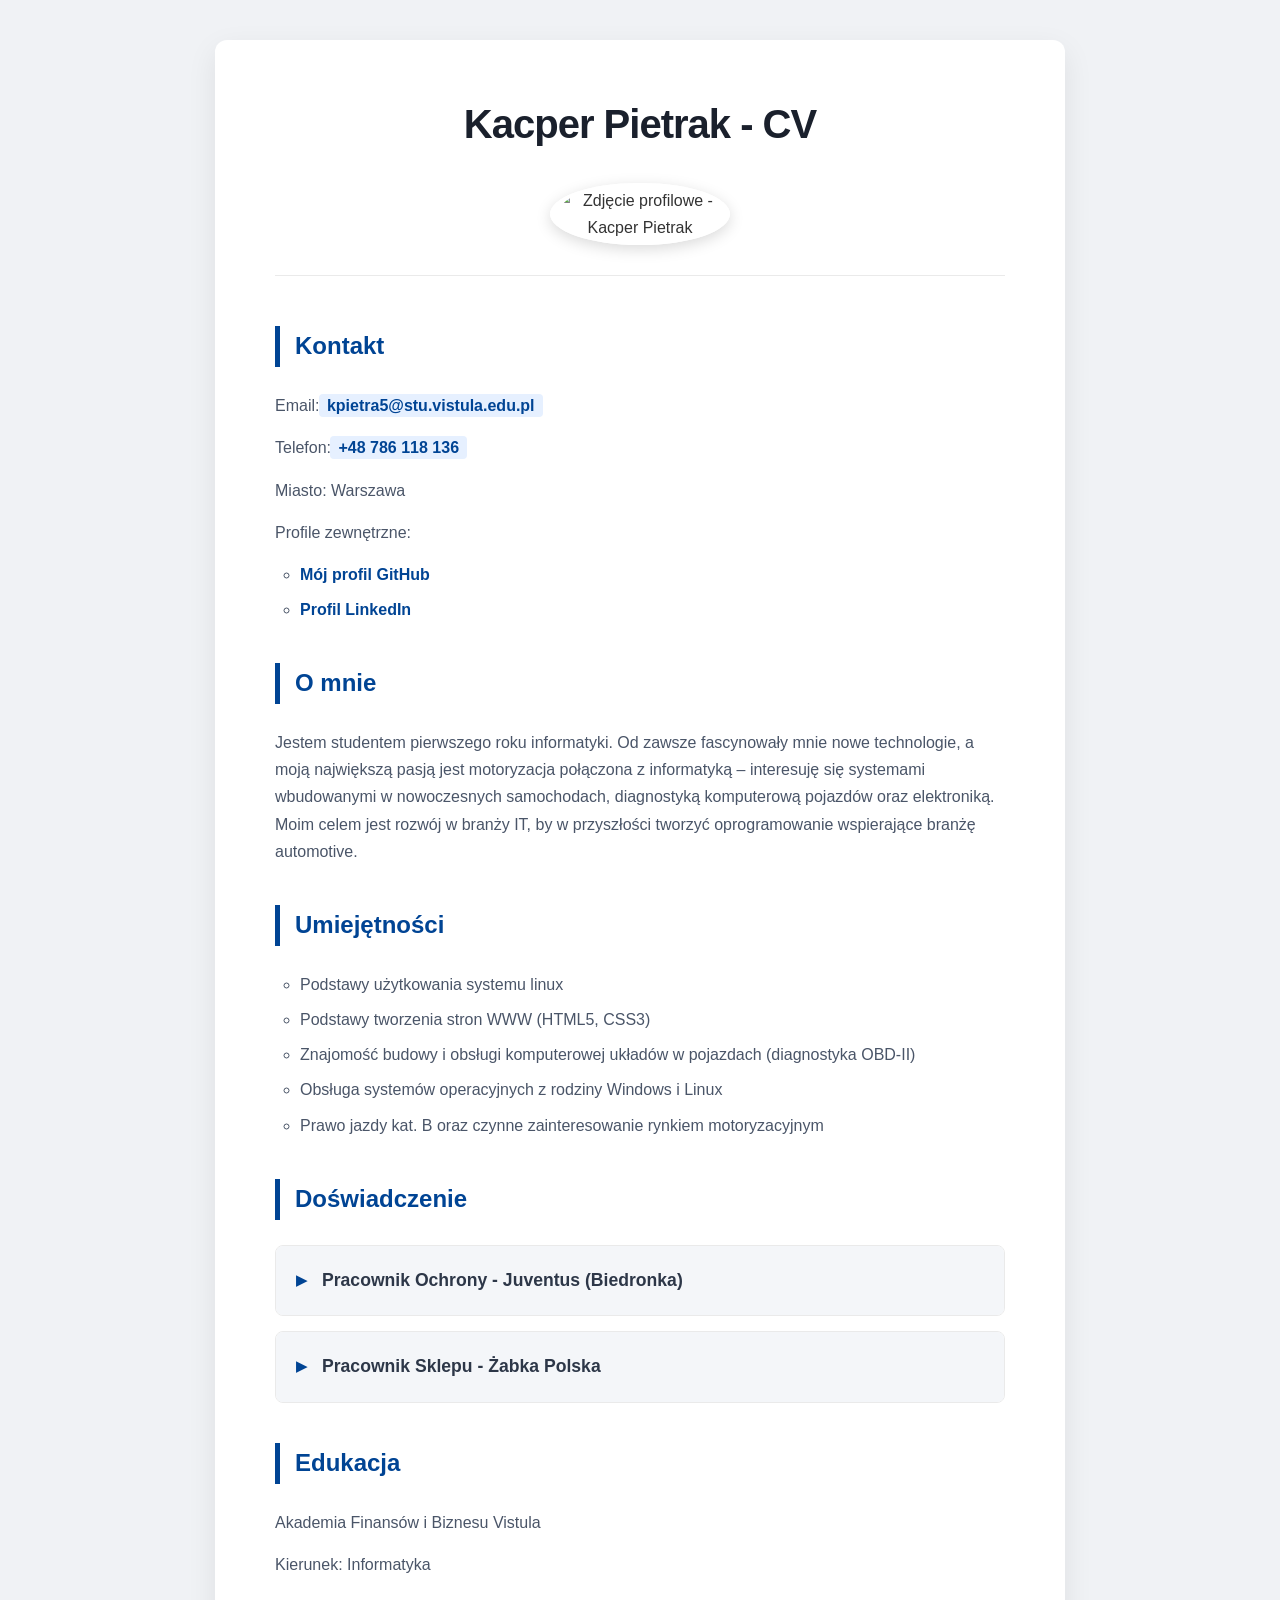
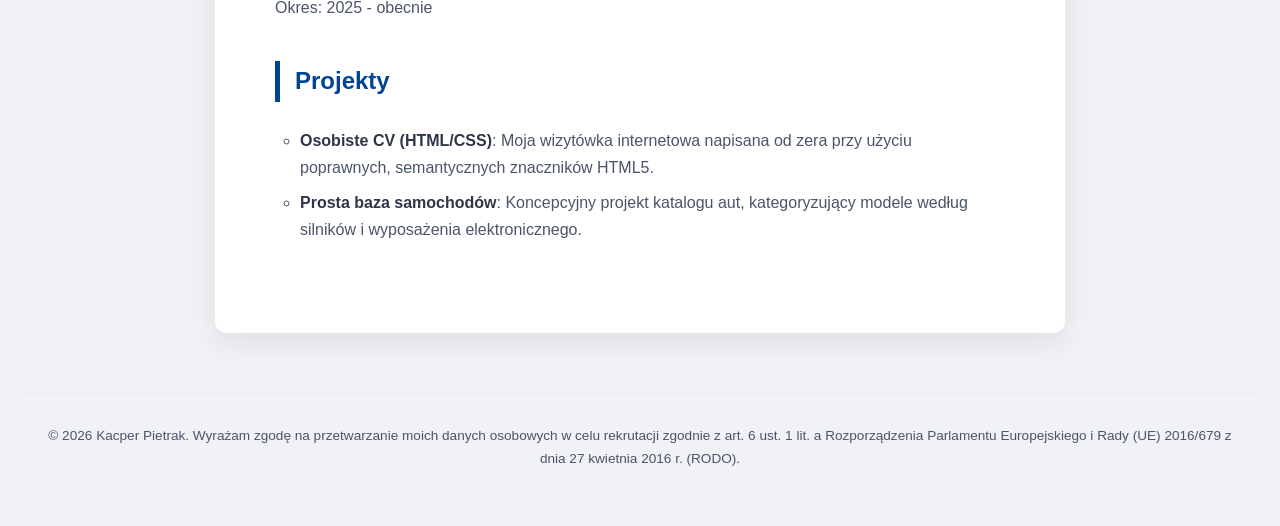
==== commit 1170ab83: "Update index.html" ====
--- a/zad1_cv/index.html
+++ b/zad1_cv/index.html
@@ -234,6 +234,7 @@
         <section>
             <h2>Umiejętności</h2>
             <ul>
+                <li>Podstawy użytkowania systemu linux</li>
                 <li>Podstawy tworzenia stron WWW (HTML5, CSS3)</li>
                 <li>Znajomość budowy i obsługi komputerowej układów w pojazdach (diagnostyka OBD-II)</li>
                 <li>Obsługa systemów operacyjnych z rodziny Windows i Linux</li>
